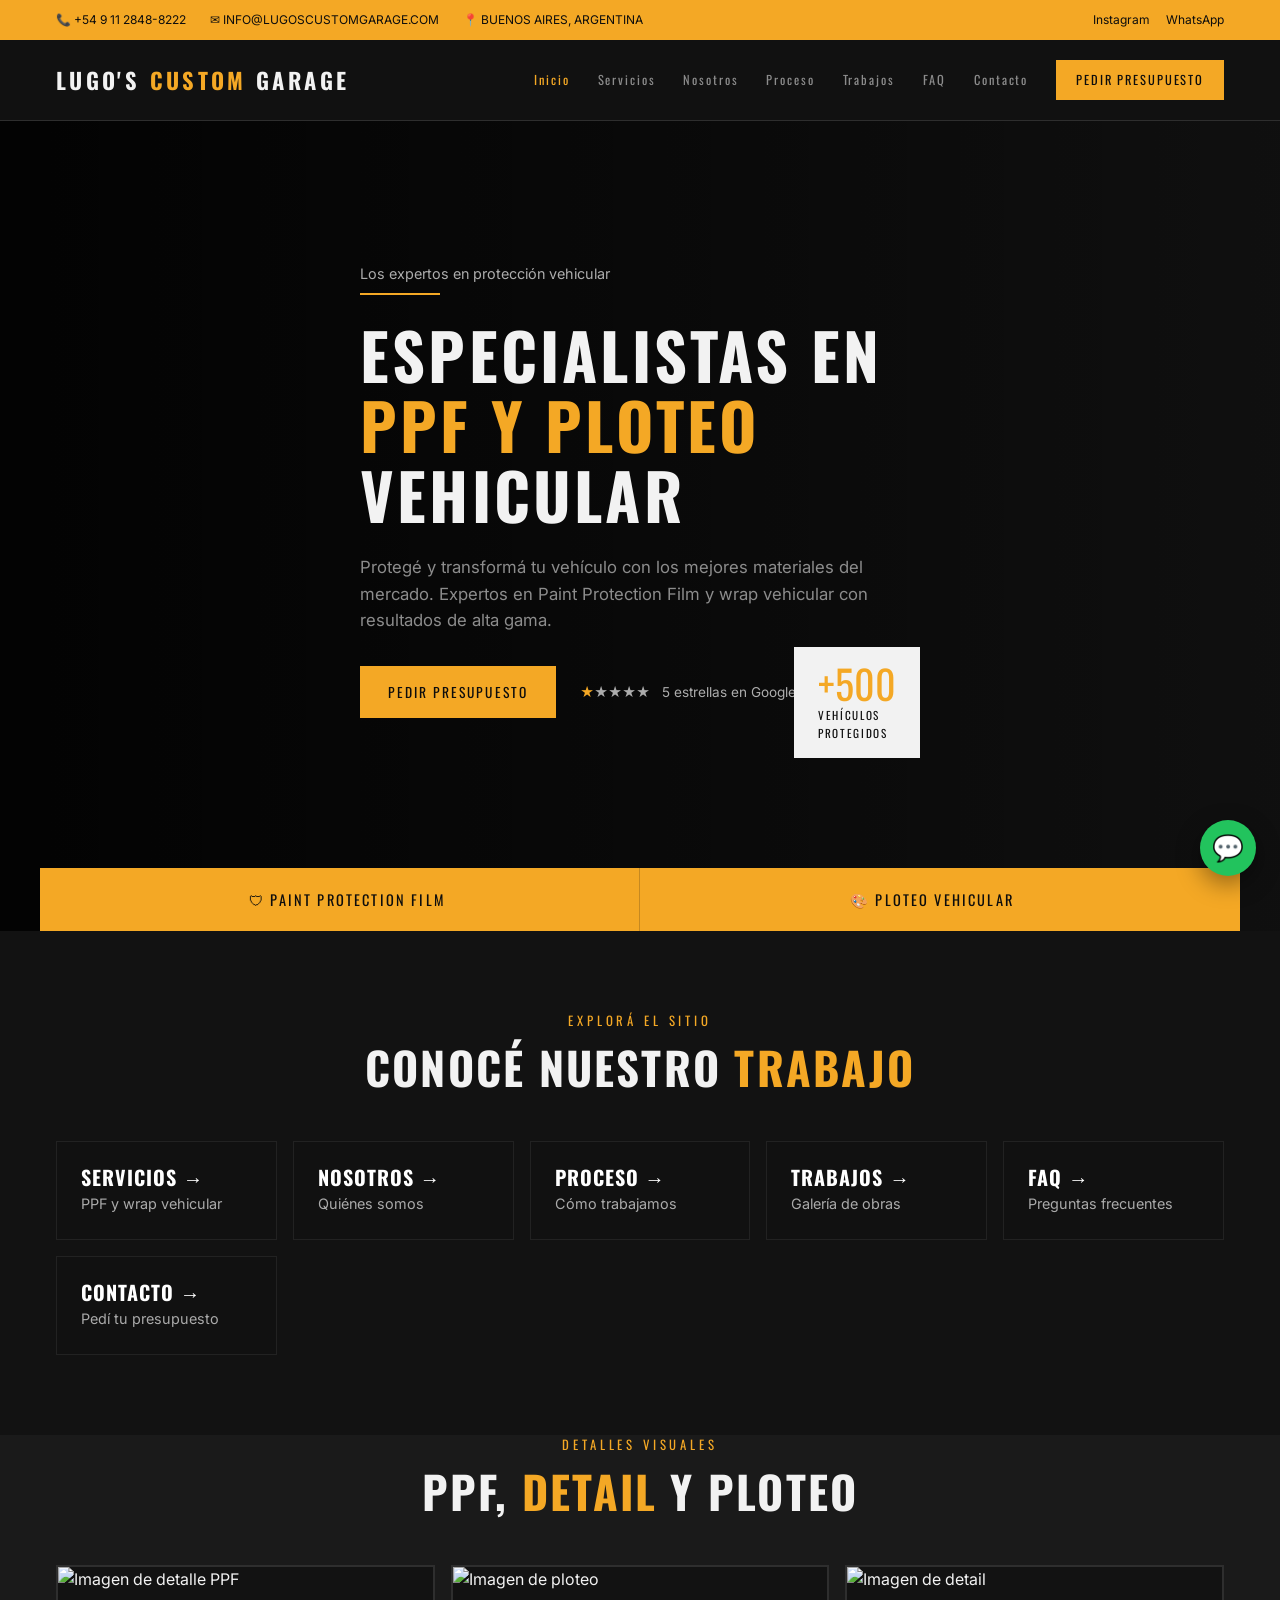
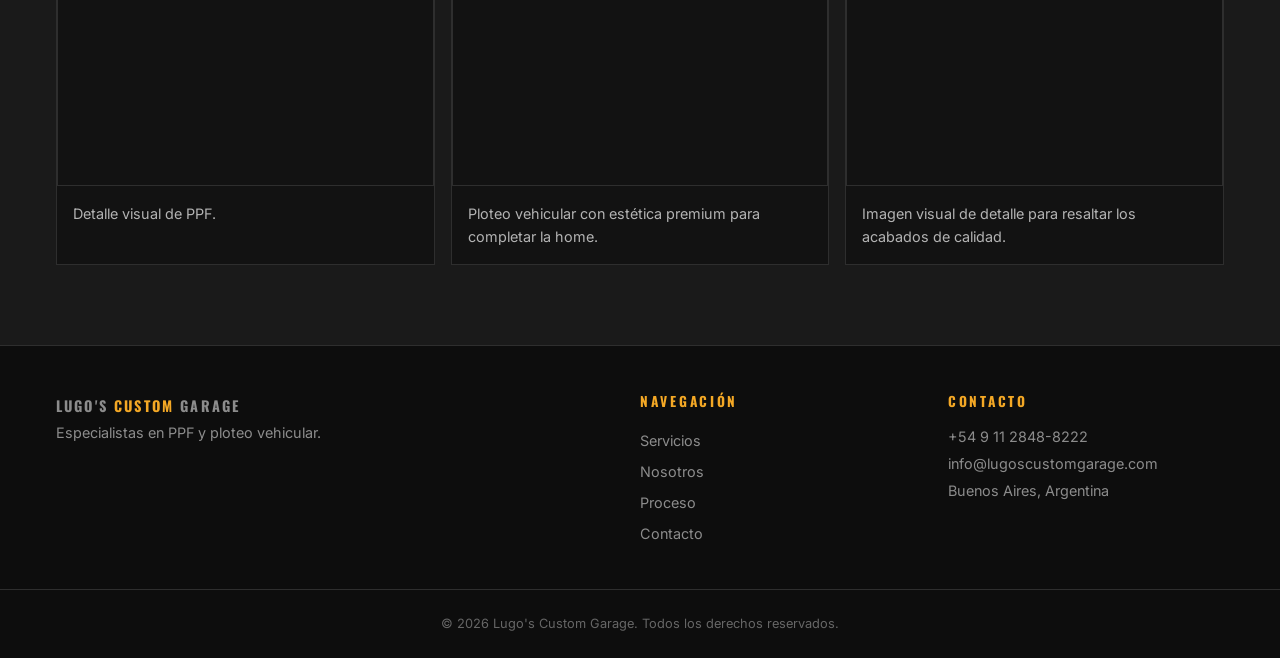
==== index.html @ 58c08cf3 "Add files via upload" ====
<!DOCTYPE html>
<html lang="es">
<head>
<meta charset="UTF-8" />
<meta name="viewport" content="width=device-width, initial-scale=1.0" />
<title>Inicio — Lugo's Custom Garage</title>
<meta name="description" content="PPF y ploteo vehicular en Buenos Aires." />
<link rel="preconnect" href="https://fonts.googleapis.com">
<link rel="preconnect" href="https://fonts.gstatic.com" crossorigin>
<link href="https://fonts.googleapis.com/css2?family=Oswald:wght@400;500;600;700&family=Inter:wght@300;400;500;600&display=swap" rel="stylesheet">
<link rel="stylesheet" href="styles.css" />
</head>
<body>
<div class="topbar">
  <div class="container topbar-inner">
    <div class="topbar-left">
      <a href="tel:+5491128488222">📞 +54 9 11 2848-8222</a>
      <a href="mailto:info@lugoscustomgarage.com">✉ INFO@LUGOSCUSTOMGARAGE.COM</a>
      <span>📍 BUENOS AIRES, ARGENTINA</span>
    </div>
    <div class="topbar-right">
      <a href="https://www.instagram.com/" target="_blank" rel="noopener noreferrer">Instagram</a>
      <a href="https://wa.me/5491128488222" target="_blank" rel="noopener noreferrer">WhatsApp</a>
    </div>
  </div>
</div>
<header class="header">
  <div class="container header-inner">
    <a href="index.html" class="logo">LUGO'S <span>CUSTOM</span> GARAGE</a>
    <nav class="nav">
      <a href="index.html" class="active">Inicio</a>
      <a href="servicios.html" class="">Servicios</a>
      <a href="nosotros.html" class="">Nosotros</a>
      <a href="proceso.html" class="">Proceso</a>
      <a href="trabajos.html" class="">Trabajos</a>
      <a href="faq.html" class="">FAQ</a>
      <a href="contacto.html" class="">Contacto</a>
      <a href="contacto.html" class="btn btn-primary btn-sm">PEDIR PRESUPUESTO</a>
    </nav>
  </div>
</header>
<section id="inicio" class="hero">
  <div class="hero-bg"></div>
  <div class="container hero-content">
    <p class="eyebrow">Los expertos en protección vehicular</p>
    <div class="divider"></div>
    <h1>ESPECIALISTAS EN<br><span class="accent">PPF Y PLOTEO</span><br>VEHICULAR</h1>
    <p class="lead">
      Protegé y transformá tu vehículo con los mejores materiales del mercado.
      Expertos en Paint Protection Film y wrap vehicular con resultados de alta gama.
    </p>
    <div class="hero-actions">
      <a href="contacto.html" class="btn btn-primary">PEDIR PRESUPUESTO</a>
      <span class="rating">★★★★★ &nbsp; 5 estrellas en Google</span>
    </div>
    <div class="stats-badge">
      <p class="stats-num">+500</p>
      <p class="stats-label">VEHÍCULOS<br>PROTEGIDOS</p>
    </div>
  </div>
  <div class="service-bar container-bar">
    <a href="servicios.html" class="service-bar-item">🛡 PAINT PROTECTION FILM</a>
    <a href="servicios.html" class="service-bar-item">🎨 PLOTEO VEHICULAR</a>
  </div>
</section>

<section class="section">
  <div class="container section-head">
    <p class="kicker">EXPLORÁ EL SITIO</p>
    <h2>CONOCÉ NUESTRO <span class="accent">TRABAJO</span></h2>
  </div>
  <div class="container nav-cards">
    <a href="servicios.html" class="nav-card"><h3>Servicios →</h3><p>PPF y wrap vehicular</p></a>
    <a href="nosotros.html" class="nav-card"><h3>Nosotros →</h3><p>Quiénes somos</p></a>
    <a href="proceso.html" class="nav-card"><h3>Proceso →</h3><p>Cómo trabajamos</p></a>
    <a href="trabajos.html" class="nav-card"><h3>Trabajos →</h3><p>Galería de obras</p></a>
    <a href="faq.html" class="nav-card"><h3>FAQ →</h3><p>Preguntas frecuentes</p></a>
    <a href="contacto.html" class="nav-card"><h3>Contacto →</h3><p>Pedí tu presupuesto</p></a>
  </div>
</section>

<section class="section artificial-section bg-secondary">
  <div class="container section-head">
    <p class="kicker">DETALLES VISUALES</p>
    <h2>PPF, <span class="accent">DETAIL</span> Y PLOTEO</h2>
  </div>
  <div class="container artificial-grid">
    <article class="artificial-card">
      <img src="https://images.unsplash.com/photo-1625047509248-ec889cbff17f?auto=format&fit=crop&w=1200&q=80" alt="Imagen de detalle PPF">
      <div class="caption">Detalle visual de PPF.</div>
    </article>
    <article class="artificial-card">
      <img src="https://images.unsplash.com/photo-1605559424843-9e4c228bf1c2?auto=format&fit=crop&w=1200&q=80" alt="Imagen de ploteo">
      <div class="caption">Ploteo vehicular con estética premium para completar la home.</div>
    </article>
    <article class="artificial-card">
      <img src="https://images.unsplash.com/photo-1619767886558-efdc7d7f0d05?auto=format&fit=crop&w=1200&q=80" alt="Imagen de detail">
      <div class="caption">Imagen visual de detalle para resaltar los acabados de calidad.</div>
    </article>
  </div>
</section>

<footer class="footer">
  <div class="container footer-inner">
    <div>
      <p class="logo">LUGO'S <span>CUSTOM</span> GARAGE</p>
      <p class="muted">Especialistas en PPF y ploteo vehicular.</p>
    </div>
    <div>
      <h5>NAVEGACIÓN</h5>
      <a href="servicios.html">Servicios</a>
      <a href="nosotros.html">Nosotros</a>
      <a href="proceso.html">Proceso</a>
      <a href="contacto.html">Contacto</a>
    </div>
    <div>
      <h5>CONTACTO</h5>
      <p>+54 9 11 2848-8222</p>
      <p>info@lugoscustomgarage.com</p>
      <p>Buenos Aires, Argentina</p>
    </div>
  </div>
  <div class="copyright">© 2026 Lugo's Custom Garage. Todos los derechos reservados.</div>
</footer>

<a href="https://wa.me/5491128488222" class="whatsapp-fab" aria-label="WhatsApp">💬</a>

</body>
</html>
---- styles.css ----
/* ============ Reset & base ============ */
*,*::before,*::after{box-sizing:border-box;margin:0;padding:0}
html{scroll-behavior:smooth}
body{
  font-family:'Inter',sans-serif;
  background:hsl(0,0%,7%);
  color:hsl(0,0%,95%);
  line-height:1.6;
  -webkit-font-smoothing:antialiased;
}
img{max-width:100%;display:block}
a{color:inherit;text-decoration:none}
h1,h2,h3,h4,h5,h6{
  font-family:'Oswald',sans-serif;
  font-weight:700;
  text-transform:uppercase;
  letter-spacing:.05em;
  line-height:1.1;
}
.container{max-width:1200px;margin:0 auto;padding:0 1rem}
.accent{color:hsl(38,90%,55%)}
.kicker{
  font-family:'Oswald',sans-serif;
  color:hsl(38,90%,55%);
  letter-spacing:.3em;
  font-size:.8rem;
  margin-bottom:.75rem;
}
.muted{color:hsl(0,0%,55%)}

/* Botones */
.btn{
  display:inline-block;
  font-family:'Oswald',sans-serif;
  font-size:.85rem;
  letter-spacing:.15em;
  padding:.95rem 1.75rem;
  cursor:pointer;
  border:none;
  transition:opacity .2s,background .2s,transform .2s;
}
.btn-sm{padding:.6rem 1.25rem;font-size:.75rem}
.btn-primary{background:hsl(38,90%,55%);color:hsl(0,0%,5%)}
.btn-primary:hover{background:hsl(38,90%,48%)}
.btn-dark{background:hsl(0,0%,7%);color:hsl(0,0%,95%)}
.btn-dark:hover{background:hsl(0,0%,15%)}

/* ============ Topbar ============ */
.topbar{background:hsl(38,90%,55%);color:hsl(0,0%,5%);font-size:.75rem}
.topbar-inner{
  display:flex;justify-content:space-between;align-items:center;
  height:40px;
}
.topbar-left{display:flex;gap:1.5rem;flex-wrap:wrap}
.topbar-right{display:flex;gap:1rem}
.topbar a:hover{opacity:.7}

/* ============ Header ============ */
.header{
  position:sticky;top:0;z-index:50;
  background:hsla(0,0%,7%,.95);
  backdrop-filter:blur(8px);
  border-bottom:1px solid hsl(0,0%,18%);
}
.header-inner{
  display:flex;align-items:center;justify-content:space-between;
  height:80px;
}
.logo{
  font-family:'Oswald',sans-serif;
  font-size:1.4rem;font-weight:700;letter-spacing:.15em;
}
.logo span{color:hsl(38,90%,55%)}
.nav{display:flex;align-items:center;gap:1.75rem}
.nav a{
  font-family:'Oswald',sans-serif;
  font-size:.78rem;letter-spacing:.15em;
  color:hsl(0,0%,55%);transition:color .2s;
}
.nav a:hover{color:hsl(38,90%,55%)}
.nav .btn-primary{color:hsl(0,0%,5%)}

/* ============ Hero ============ */
.hero{
  position:relative;min-height:90vh;
  display:flex;align-items:center;
  overflow:hidden;
  padding:4rem 0 6rem;
}
.hero-bg{
  position:absolute;inset:0;z-index:0;
  background:
    linear-gradient(to right, rgba(0,0,0,.86) 0%, rgba(0,0,0,.55) 45%, rgba(0,0,0,.15) 100%),
    url('assets/img/ppf-matte-mercedes.jpg') center/cover no-repeat;
}
.hero-content{position:relative;z-index:1;max-width:680px}
.eyebrow{color:hsla(0,0%,95%,.7);font-size:.9rem;margin-bottom:.5rem}
.divider{width:80px;height:2px;background:hsl(38,90%,55%);margin-bottom:1.5rem}
.hero h1{font-size:clamp(2.25rem,5vw,4.5rem);margin-bottom:1.5rem}
.lead{color:hsl(0,0%,55%);font-size:1.05rem;max-width:560px;margin-bottom:2rem}
.hero-actions{display:flex;align-items:center;gap:1.5rem;flex-wrap:wrap;margin-bottom:2.5rem}
.rating{color:hsla(0,0%,95%,.7);font-size:.85rem}
.rating::first-letter{color:hsl(38,90%,55%)}
.stats-badge{
  position:absolute;right:1rem;bottom:0;
  background:hsl(0,0%,95%);color:hsl(0,0%,7%);
  padding:1rem 1.5rem;
  display:none;
}
.stats-num{font-family:'Oswald',sans-serif;font-size:2.5rem;color:hsl(38,90%,55%);line-height:1}
.stats-label{font-family:'Oswald',sans-serif;font-size:.7rem;letter-spacing:.15em;margin-top:.25rem}
@media(min-width:768px){.stats-badge{display:block}}

.service-bar{
  position:absolute;left:0;right:0;bottom:0;z-index:2;
}
.container-bar{max-width:1200px;margin:0 auto;padding:0 1rem}
.service-bar{display:grid;grid-template-columns:1fr 1fr;background:hsl(38,90%,55%)}
.service-bar-item{
  display:flex;align-items:center;justify-content:center;gap:.75rem;
  padding:1.25rem 1rem;
  font-family:'Oswald',sans-serif;font-size:.9rem;letter-spacing:.15em;
  color:hsl(0,0%,5%);
  border-right:1px solid hsla(0,0%,5%,.2);
  transition:background .2s;
}
.service-bar-item:last-child{border-right:none}
.service-bar-item:hover{background:hsl(38,90%,48%)}

/* ============ Secciones ============ */
.section{padding:5rem 0}
.bg-secondary{background:hsl(0,0%,10%)}
.section-head{text-align:center;margin-bottom:3rem}
.section-head h2{font-size:clamp(1.75rem,3.5vw,3rem)}

/* ============ Servicios ============ */
.services-grid{display:grid;grid-template-columns:1fr;gap:1.5rem}
@media(min-width:768px){.services-grid{grid-template-columns:1fr 1fr}}
.service-card{
  background:hsl(0,0%,7%);
  border:1px solid hsl(0,0%,18%);
  padding:2rem;
}
.service-card h3{font-size:1.5rem;margin-bottom:1rem;color:hsl(38,90%,55%)}
.service-card p{color:hsl(0,0%,55%);margin-bottom:1.25rem}
.service-card ul{list-style:none;margin-bottom:1.5rem}
.service-card li{padding:.75rem 0;border-bottom:1px solid hsl(0,0%,18%);font-size:.95rem}
.service-card li:last-child{border-bottom:none}
.service-card strong{color:hsl(0,0%,95%);font-family:'Oswald',sans-serif;letter-spacing:.05em}

/* ============ Dos columnas ============ */
.two-col{display:grid;grid-template-columns:1fr;gap:3rem;align-items:start}
@media(min-width:900px){.two-col{grid-template-columns:1fr 1fr}}
.two-col h2{font-size:clamp(1.75rem,3vw,2.75rem);margin-bottom:1.5rem}
.two-col p{color:hsl(0,0%,55%);margin-bottom:1rem}
.feature-list{display:grid;grid-template-columns:1fr 1fr;gap:1.5rem}
.feature-list h4{color:hsl(38,90%,55%);font-size:1rem;margin-bottom:.5rem}
.feature-list p{font-size:.85rem;color:hsl(0,0%,55%)}

/* ============ CTA Banner ============ */
.cta-banner{background:hsl(38,90%,55%);color:hsl(0,0%,5%);padding:3rem 0;text-align:center}
.cta-banner h2{font-size:clamp(1.5rem,3vw,2.5rem);margin-bottom:.75rem}
.cta-banner p{margin-bottom:1.5rem}

/* ============ Proceso ============ */
.process{
  list-style:none;
  display:grid;grid-template-columns:repeat(auto-fit,minmax(180px,1fr));gap:1.5rem;
}
.process li{
  background:hsl(0,0%,7%);border:1px solid hsl(0,0%,18%);
  padding:1.5rem;text-align:center;
}
.process span{
  font-family:'Oswald',sans-serif;font-size:2.5rem;color:hsl(38,90%,55%);
  display:block;margin-bottom:.5rem;
}
.process h4{font-size:1rem;margin-bottom:.5rem}
.process p{color:hsl(0,0%,55%);font-size:.85rem}

/* ============ Galería ============ */
.gallery{display:grid;grid-template-columns:repeat(auto-fit,minmax(220px,1fr));gap:1rem}
.gallery-item{
  aspect-ratio:4/3;
  background:linear-gradient(135deg,hsl(0,0%,15%),hsl(0,0%,8%));
  border:1px solid hsl(0,0%,18%);
  display:flex;align-items:center;justify-content:center;
  font-family:'Oswald',sans-serif;letter-spacing:.15em;color:hsl(0,0%,55%);
  transition:border-color .2s,color .2s;
}
.gallery-item:hover{border-color:hsl(38,90%,55%);color:hsl(38,90%,55%)}

/* ============ Preguntas frecuentes ============ */
.faq{max-width:760px;margin:0 auto}
.faq details{
  border:1px solid hsl(0,0%,18%);background:hsl(0,0%,7%);
  margin-bottom:.75rem;padding:1.25rem 1.5rem;
}
.faq summary{
  cursor:pointer;font-family:'Oswald',sans-serif;letter-spacing:.05em;
  list-style:none;display:flex;justify-content:space-between;align-items:center;
}
.faq summary::after{content:'+';color:hsl(38,90%,55%);font-size:1.5rem}
.faq details[open] summary::after{content:'−'}
.faq p{margin-top:1rem;color:hsl(0,0%,55%);font-size:.95rem}

/* ============ Formulario de contacto ============ */
.contact-info{list-style:none;margin-top:1.5rem}
.contact-info li{padding:.5rem 0;color:hsl(0,0%,55%)}
.quote-form{
  background:hsl(0,0%,7%);border:1px solid hsl(0,0%,18%);
  padding:2rem;display:flex;flex-direction:column;gap:1rem;
}
.quote-form label{
  display:flex;flex-direction:column;gap:.4rem;
  font-family:'Oswald',sans-serif;font-size:.78rem;letter-spacing:.1em;
  color:hsl(0,0%,55%);
}
.quote-form input,.quote-form select,.quote-form textarea{
  background:hsl(0,0%,10%);border:1px solid hsl(0,0%,18%);
  color:hsl(0,0%,95%);
  padding:.75rem;font-family:'Inter',sans-serif;font-size:.95rem;
  border-radius:0;
}
.quote-form input:focus,.quote-form select:focus,.quote-form textarea:focus{
  outline:none;border-color:hsl(38,90%,55%);
}

/* ============ Pie de página ============ */
.footer{background:hsl(0,0%,5%);padding:3rem 0 1.5rem;border-top:1px solid hsl(0,0%,18%)}
.footer-inner{
  display:grid;grid-template-columns:1fr;gap:2rem;
}
@media(min-width:768px){.footer-inner{grid-template-columns:2fr 1fr 1fr}}
.footer h5{
  font-family:'Oswald',sans-serif;font-size:.85rem;letter-spacing:.2em;
  color:hsl(38,90%,55%);margin-bottom:1rem;
}
.footer a{display:block;color:hsl(0,0%,55%);padding:.25rem 0;font-size:.9rem}
.footer a:hover{color:hsl(38,90%,55%)}
.footer p{color:hsl(0,0%,55%);font-size:.9rem;margin-bottom:.25rem}
.copyright{
  text-align:center;color:hsl(0,0%,40%);font-size:.8rem;
  margin-top:2.5rem;padding-top:1.5rem;border-top:1px solid hsl(0,0%,18%);
}

/* ============ WhatsApp  ============ */
.whatsapp-fab{
  position:fixed;bottom:1.5rem;right:1.5rem;z-index:60;
  width:56px;height:56px;border-radius:50%;
  background:hsl(142,70%,45%);
  display:flex;align-items:center;justify-content:center;
  font-size:1.6rem;
  box-shadow:0 8px 24px hsla(0,0%,0%,.4);
  transition:transform .2s;
}
.whatsapp-fab:hover{transform:scale(1.1)}

/* ============ Navegación responsiva ============ */
@media(max-width:900px){
  .nav a:not(.btn){display:none}
  .topbar-left a:nth-child(2){display:none}
}

/* ===== Menu ===== */
.nav a.active { color: hsl(38,90%,55%); }
.nav-cards {
  display: grid;
  grid-template-columns: repeat(auto-fit, minmax(220px, 1fr));
  gap: 1rem;
  margin-top: 2rem;
}
.nav-card {
  display: block;
  padding: 1.5rem;
  background: #111;
  border: 1px solid #222;
  text-decoration: none;
  color: #fff;
  transition: border-color .2s, transform .2s;
}
.nav-card:hover { border-color: hsl(38,90%,55%); transform: translateY(-2px); }
.nav-card h3 { font-family: 'Oswald', sans-serif; font-size: 1.25rem; margin: 0 0 .25rem; }
.nav-card p { color: #aaa; font-size: .9rem; margin: 0; }


/* ============ Imágenes visuales ============ */
.service-card img,
.contact-visual img,
.about-visual img,
.process img,
.gallery img,
.artificial-grid img{
  width:100%;
  display:block;
  object-fit:cover;
  border:1px solid hsl(0,0%,18%);
}

.service-card img{
  height:220px;
  margin-bottom:1rem;
}

.two-col > div > img,
.about-visual img,
.contact-visual img{
  width:100%;
  height:100%;
  min-height:320px;
  object-fit:cover;
  border:1px solid hsl(0,0%,18%);
}

.about-stack,
.contact-stack{
  display:grid;
  gap:1rem;
}

.about-visual,
.contact-visual{
  background:hsl(0,0%,7%);
  border:1px solid hsl(0,0%,18%);
  padding:1rem;
}

.about-visual p,
.contact-visual p{
  margin-top:.75rem;
  margin-bottom:0;
  color:hsl(0,0%,65%);
  font-size:.9rem;
}

.process li{
  overflow:hidden;
}

.process img{
  height:180px;
  margin:.5rem 0 1rem;
}

.gallery img{
  height:280px;
  transition:transform .35s ease, filter .35s ease, border-color .35s ease;
}

.gallery img:hover{
  transform:scale(1.03);
  filter:brightness(1.08);
  border-color:hsl(38,90%,55%);
}

.artificial-section{
  padding-top:0;
}

.artificial-grid{
  display:grid;
  grid-template-columns:repeat(auto-fit,minmax(220px,1fr));
  gap:1rem;
}

.artificial-card{
  background:hsl(0,0%,7%);
  border:1px solid hsl(0,0%,18%);
  overflow:hidden;
}

.artificial-card img{
  height:220px;
}

.artificial-card .caption{
  padding:1rem;
  color:hsl(0,0%,70%);
  font-size:.9rem;
}

@media(max-width:768px){
  .gallery img{height:220px}
  .service-card img,
  .artificial-card img,
  .process img{height:180px}
}
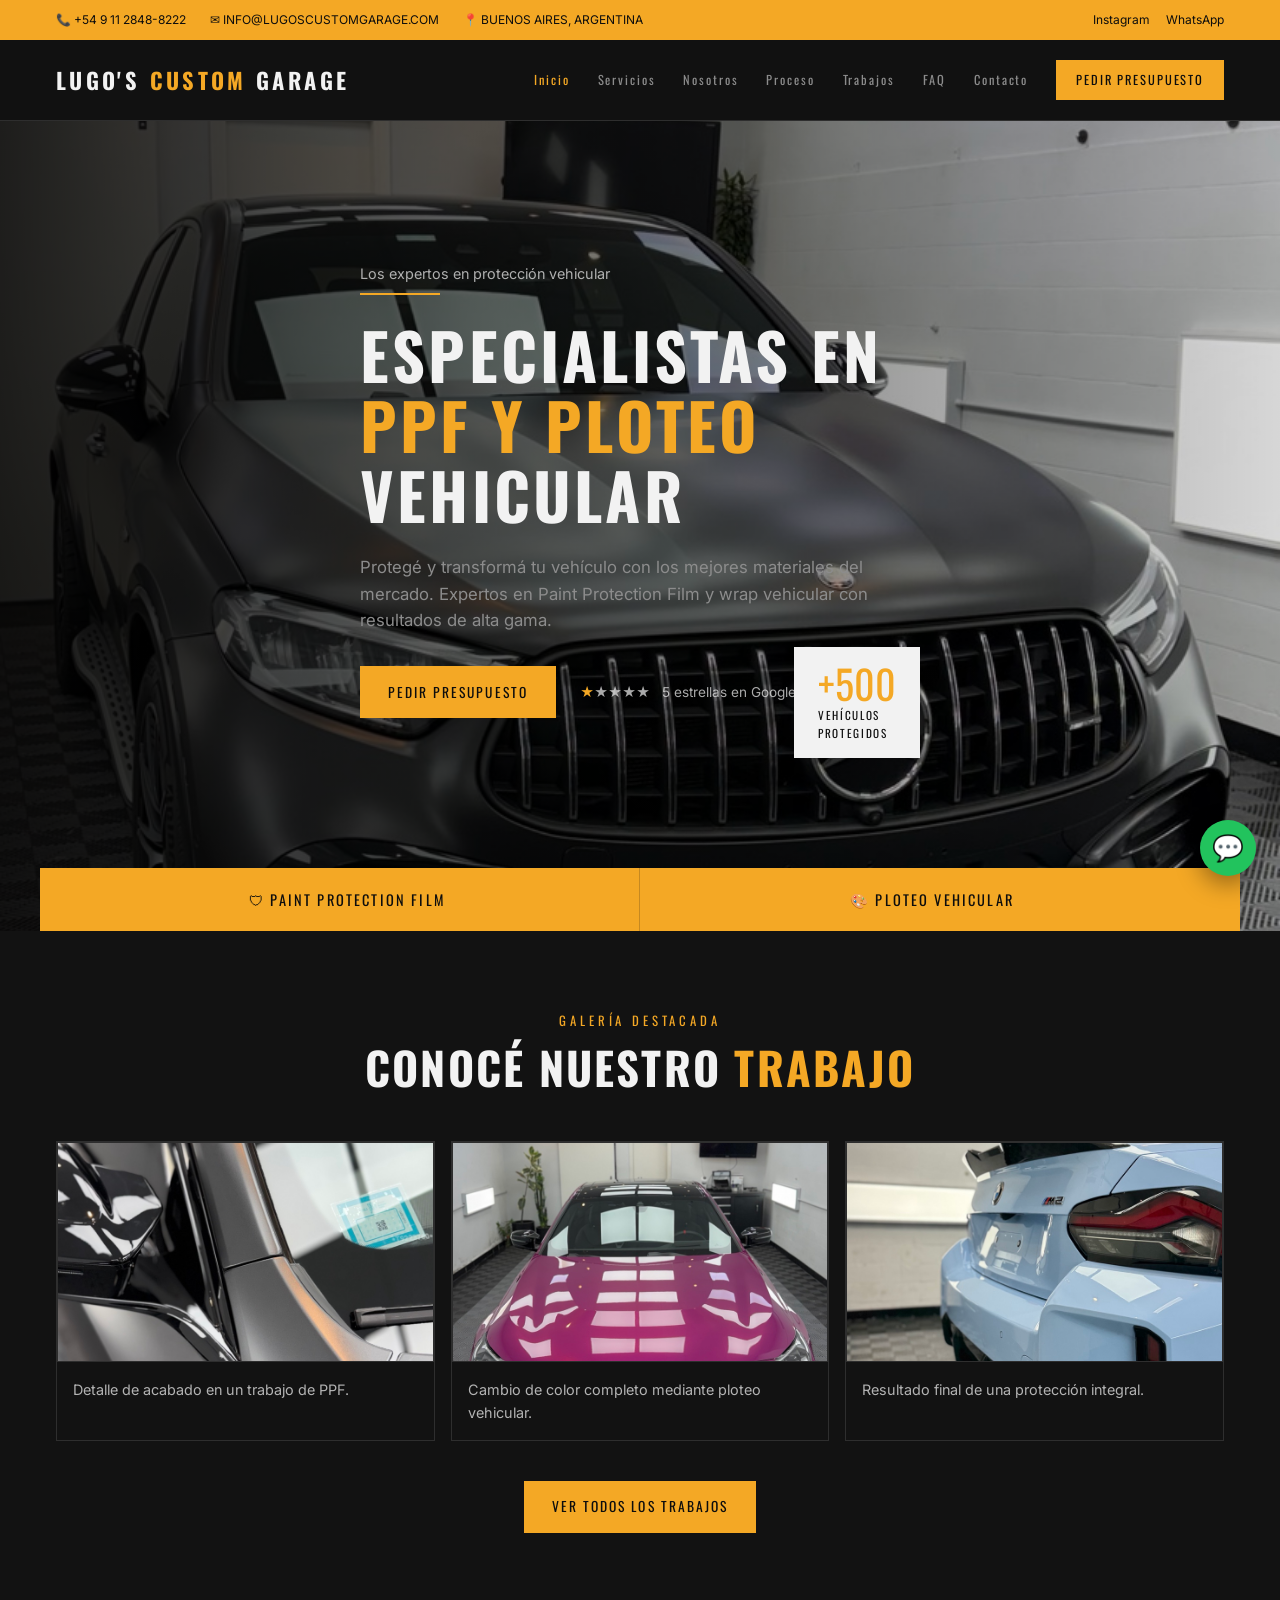
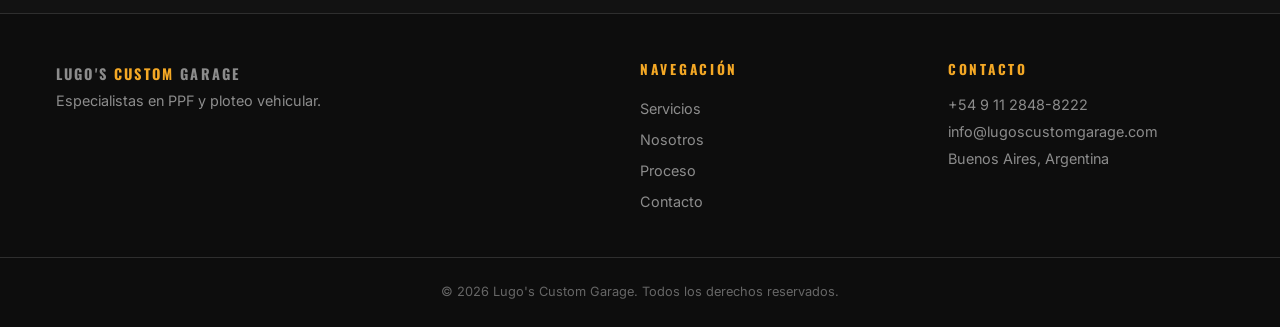
==== commit 583f28cb: "Correciones Rubrica" ====
--- a/index.html
+++ b/index.html
@@ -66,37 +66,25 @@
 
 <section class="section">
   <div class="container section-head">
-    <p class="kicker">EXPLORÁ EL SITIO</p>
+    <p class="kicker">GALERÍA DESTACADA</p>
     <h2>CONOCÉ NUESTRO <span class="accent">TRABAJO</span></h2>
-  </div>
-  <div class="container nav-cards">
-    <a href="servicios.html" class="nav-card"><h3>Servicios →</h3><p>PPF y wrap vehicular</p></a>
-    <a href="nosotros.html" class="nav-card"><h3>Nosotros →</h3><p>Quiénes somos</p></a>
-    <a href="proceso.html" class="nav-card"><h3>Proceso →</h3><p>Cómo trabajamos</p></a>
-    <a href="trabajos.html" class="nav-card"><h3>Trabajos →</h3><p>Galería de obras</p></a>
-    <a href="faq.html" class="nav-card"><h3>FAQ →</h3><p>Preguntas frecuentes</p></a>
-    <a href="contacto.html" class="nav-card"><h3>Contacto →</h3><p>Pedí tu presupuesto</p></a>
-  </div>
-</section>
-
-<section class="section artificial-section bg-secondary">
-  <div class="container section-head">
-    <p class="kicker">DETALLES VISUALES</p>
-    <h2>PPF, <span class="accent">DETAIL</span> Y PLOTEO</h2>
   </div>
   <div class="container artificial-grid">
     <article class="artificial-card">
-      <img src="https://images.unsplash.com/photo-1625047509248-ec889cbff17f?auto=format&fit=crop&w=1200&q=80" alt="Imagen de detalle PPF">
-      <div class="caption">Detalle visual de PPF.</div>
+      <img src="ppf-color-detalle.jpg" alt="Detalle de acabado PPF en carrocería">
+      <div class="caption">Detalle de acabado en un trabajo de PPF.</div>
     </article>
     <article class="artificial-card">
-      <img src="https://images.unsplash.com/photo-1605559424843-9e4c228bf1c2?auto=format&fit=crop&w=1200&q=80" alt="Imagen de ploteo">
-      <div class="caption">Ploteo vehicular con estética premium para completar la home.</div>
+      <img src="wrap-bmw.jpg" alt="BMW con ploteo de color">
+      <div class="caption">Cambio de color completo mediante ploteo vehicular.</div>
     </article>
     <article class="artificial-card">
-      <img src="https://images.unsplash.com/photo-1619767886558-efdc7d7f0d05?auto=format&fit=crop&w=1200&q=80" alt="Imagen de detail">
-      <div class="caption">Imagen visual de detalle para resaltar los acabados de calidad.</div>
+      <img src="bmw-m2-trasera.jpg" alt="BMW M2 con PPF terminado">
+      <div class="caption">Resultado final de una protección integral.</div>
     </article>
+  </div>
+  <div class="container" style="text-align:center;margin-top:2.5rem">
+    <a href="trabajos.html" class="btn btn-primary">VER TODOS LOS TRABAJOS</a>
   </div>
 </section>
 
--- a/styles.css
+++ b/styles.css
@@ -77,8 +77,9 @@
   font-size:.78rem;letter-spacing:.15em;
   color:hsl(0,0%,55%);transition:color .2s;
 }
-.nav a:hover{color:hsl(38,90%,55%)}
+.nav a:not(.btn):hover{color:hsl(38,90%,55%)}
 .nav .btn-primary{color:hsl(0,0%,5%)}
+.nav .btn-primary:hover{color:hsl(0,0%,5%);background:hsl(38,90%,48%)}
 
 /* ============ Hero ============ */
 .hero{
@@ -91,7 +92,7 @@
   position:absolute;inset:0;z-index:0;
   background:
     linear-gradient(to right, rgba(0,0,0,.86) 0%, rgba(0,0,0,.55) 45%, rgba(0,0,0,.15) 100%),
-    url('assets/img/ppf-matte-mercedes.jpg') center/cover no-repeat;
+    url('ppf-matte-mercedes.jpg') center/cover no-repeat;
 }
 .hero-content{position:relative;z-index:1;max-width:680px}
 .eyebrow{color:hsla(0,0%,95%,.7);font-size:.9rem;margin-bottom:.5rem}
